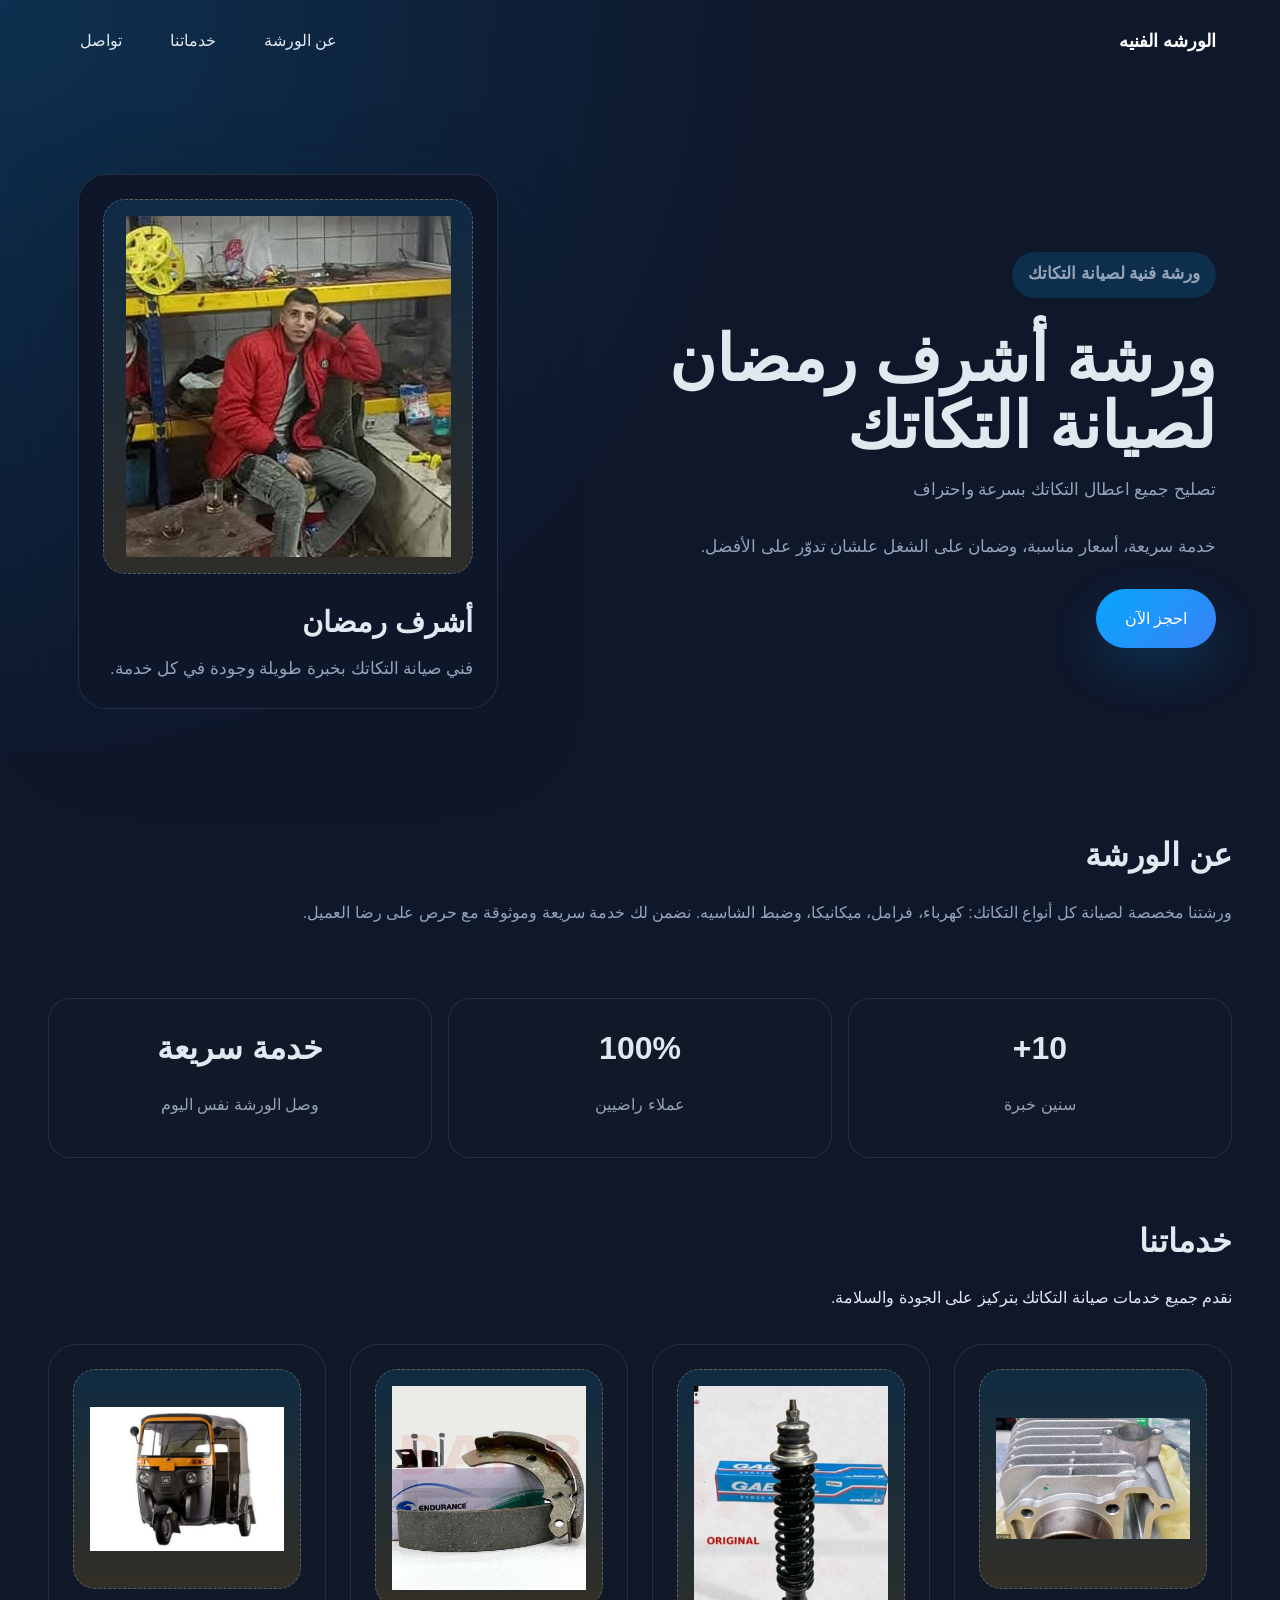
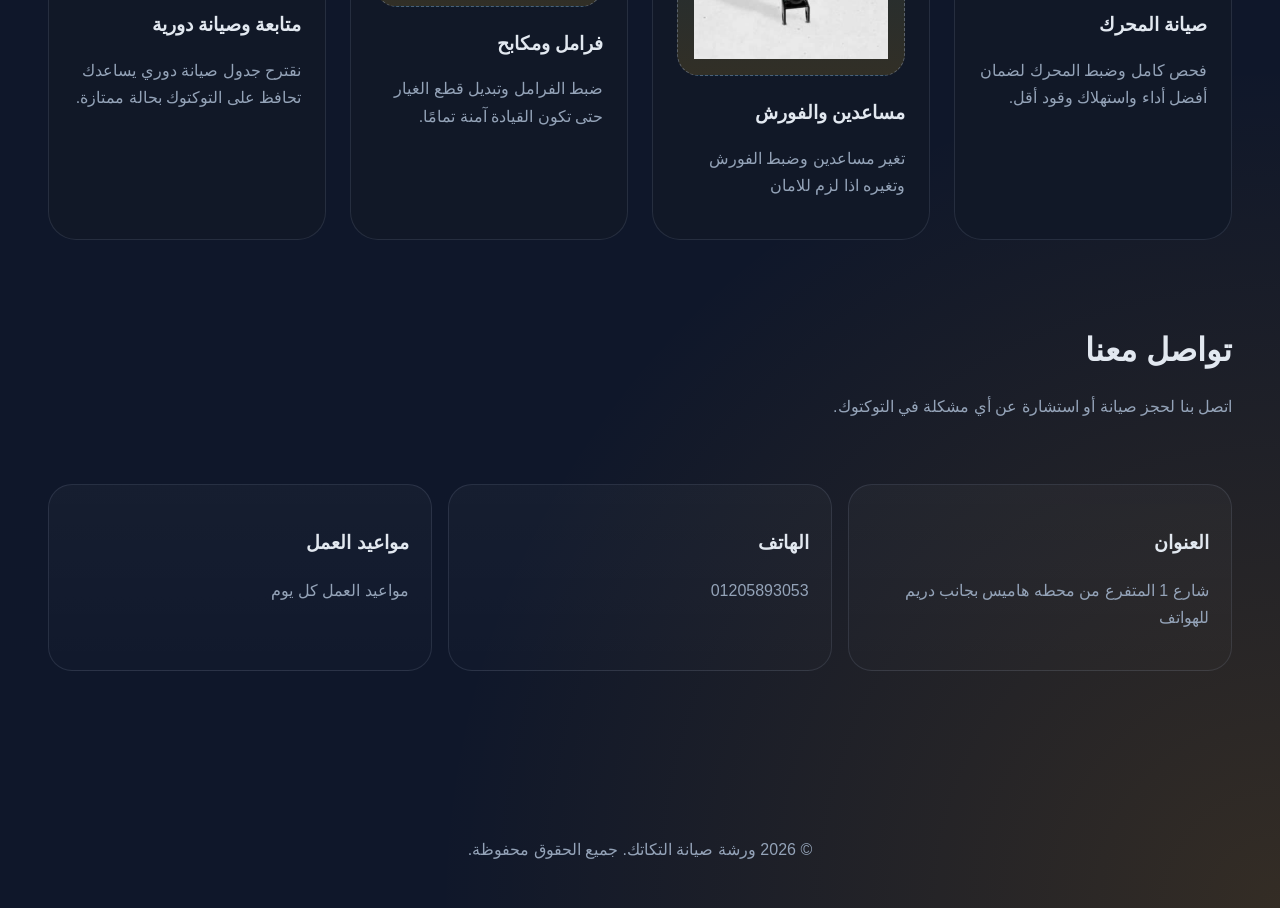
==== index.html @ 562efd77 "Add files via upload" ====
<!DOCTYPE html>
<html lang="ar" dir="rtl">
<head>
  <meta charset="UTF-8" />
  <meta name="viewport" content="width=device-width, initial-scale=1.0" />
  <title>ورشة صيانة التكاتك</title>
  <link rel="stylesheet" href="styles.css" />
</head>
<body>
  <div class="navbar">
    <div class="logo">الورشه الفنيه</div>
    <div class="nav-links">
      <a href="#about">عن الورشة</a>
      <a href="#services">خدماتنا</a>
      <a href="#contact">تواصل</a>
    </div>
  </div>
  <header class="hero">
    <div class="hero-content">
      <p class="badge">ورشة فنية لصيانة التكاتك</p>
      <h1>ورشة أشرف رمضان لصيانة التكاتك</h1>
      <p class="hero-subtitle">تصليح جميع اعطال التكاتك بسرعة واحتراف</p>
      <p>خدمة سريعة، أسعار مناسبة، وضمان على الشغل علشان تدوّر على الأفضل.</p>
      <a class="btn" href="#contact">احجز الآن</a>
    </div>
    <div class="hero-image">
      <div class="owner-card">
        <div class="image-box">
          <img src="2223.jpeg" alt="صورة صاحب الورشة" />
        </div>
        <div class="owner-info">
          <h2>أشرف رمضان</h2>
          <p>فني صيانة التكاتك بخبرة طويلة وجودة في كل خدمة.</p>
        </div>
      </div>
    </div>
  </header>

  <main>
    <section class="about" id="about">
      <div>
        <h2>عن الورشة</h2>
        <p>ورشتنا مخصصة لصيانة كل أنواع التكاتك: كهرباء، فرامل، ميكانيكا، وضبط الشاسيه. نضمن لك خدمة سريعة وموثوقة مع حرص على رضا العميل.</p>
      </div>
      <div class="stats">
        <div class="stat-card">
          <h3>10+</h3>
          <p>سنين خبرة</p>
        </div>
        <div class="stat-card">
          <h3>100%</h3>
          <p>عملاء راضيين</p>
        </div>
        <div class="stat-card">
          <h3>خدمة سريعة</h3>
          <p>وصل الورشة نفس اليوم</p>
        </div>
      </div>
    </section>

    <section class="services" id="services">
      <div class="section-header">
        <h2>خدماتنا</h2>
        <p>نقدم جميع خدمات صيانة التكاتك بتركيز على الجودة والسلامة.</p>
      </div>
      <div class="service-grid">
        <article class="service-card">
          <div class="service-image">
            <img src="Screenshot 2026-06-24 152625.png" alt="صيانة المحرك" />
          </div>
          <h3>صيانة المحرك</h3>
          <p>فحص كامل وضبط المحرك لضمان أفضل أداء واستهلاك وقود أقل.</p>
        </article>
        <article class="service-card">
          <div class="service-image">
            <img src="1112.png" alt="مساعدين والفورش" />
          </div>
          <h3>مساعدين والفورش</h3>
          <p>تغير مساعدين وضبط الفورش وتغيره اذا لزم للامان</p>
        </article>
        <article class="service-card">
          <div class="service-image">
            <img src="223.png" alt="فرامل ومكابح" />
          </div>
          <h3>فرامل ومكابح</h3>
          <p>ضبط الفرامل وتبديل قطع الغيار حتى تكون القيادة آمنة تمامًا.</p>
        </article>
        <article class="service-card">
          <div class="service-image">
            <img src="Screenshot 2026-06-23 223839.png" alt="متابعة وصيانة دورية" />
          </div>
          <h3>متابعة وصيانة دورية</h3>
          <p>نقترح جدول صيانة دوري يساعدك تحافظ على التوكتوك بحالة ممتازة.</p>
        </article>
      </div>
    </section>

    <section class="contact" id="contact">
      <div>
        <h2>تواصل معنا</h2>
        <p>اتصل بنا لحجز صيانة أو استشارة عن أي مشكلة في التوكتوك.</p>
      </div>
      <div class="contact-cards">
        <div class="contact-card">
          <h3>العنوان</h3>
          <p>شارع 1 المتفرع من محطه هاميس بجانب دريم للهواتف</p>
        </div>
        <div class="contact-card">
          <h3>الهاتف</h3>
          <p>01205893053</p>
        </div>
        <div class="contact-card">
          <h3>مواعيد العمل</h3>
          <p>مواعيد العمل كل يوم</p>
        </div>
      </div>
    </section>
  </main>

  <footer>
    <p>© 2026 ورشة صيانة التكاتك. جميع الحقوق محفوظة.</p>
  </footer>
</body>
</html>
---- styles.css ----
:root {
  color-scheme: dark;
  --bg: #0f172a;
  --surface: #111827;
  --surface-2: #1f2a44;
  --primary: #05a6ff;
  --accent: #f59e0b;
  --text: #e2e8f0;
  --muted: #94a3b8;
  --border: rgba(148, 163, 184, 0.16);
}

* {
  box-sizing: border-box;
}

html {
  scroll-behavior: smooth;
}

body {
  margin: 0;
  font-family: "Segoe UI", Tahoma, Geneva, Verdana, sans-serif;
  background: radial-gradient(circle at top left, rgba(5, 166, 255, 0.18), transparent 28%),
    radial-gradient(circle at bottom right, rgba(245, 158, 11, 0.16), transparent 30%),
    var(--bg);
  color: var(--text);
  line-height: 1.7;
}

.navbar {
  display: flex;
  justify-content: space-between;
  align-items: center;
  gap: 1rem;
  padding: 1rem clamp(1rem, 6vw, 4rem);
}

.logo {
  font-size: 1.15rem;
  font-weight: 700;
  color: #fff;
}

.nav-links {
  display: flex;
  gap: 1rem;
  flex-wrap: wrap;
}

.nav-links a {
  color: var(--text);
  text-decoration: none;
  padding: 0.7rem 1rem;
  border-radius: 999px;
  transition: background 0.25s ease;
}

.nav-links a:hover {
  background: rgba(255, 255, 255, 0.08);
}

img {
  max-width: 100%;
  display: block;
}

button,
a {
  font: inherit;
}

.hero {
  display: grid;
  grid-template-columns: 1.2fr 0.8fr;
  gap: 2rem;
  align-items: center;
  min-height: 80vh;
  padding: 2rem clamp(1rem, 6vw, 4rem);
}

.hero-content {
  max-width: 600px;
}

.badge {
  display: inline-block;
  padding: 0.55rem 1rem;
  border-radius: 999px;
  background: rgba(5, 166, 255, 0.16);
  color: var(--primary);
  margin-bottom: 1.5rem;
  font-weight: 700;
}

.hero h1 {
  font-size: clamp(3rem, 5vw, 5.5rem);
  margin: 0 0 1rem;
  line-height: 1.05;
}

.hero-subtitle {
  font-size: 1.35rem;
  color: var(--text);
  margin: 0 0 1rem;
}

.hero p {
  color: var(--muted);
  font-size: 1.05rem;
  margin-bottom: 1.75rem;
}

.btn {
  display: inline-flex;
  align-items: center;
  justify-content: center;
  padding: 1rem 1.8rem;
  border-radius: 999px;
  background: linear-gradient(135deg, var(--primary), #3b82f6);
  color: #fff;
  text-decoration: none;
  box-shadow: 0 20px 50px rgba(5, 166, 255, 0.18);
}

.hero-image {
  display: flex;
  justify-content: center;
}

.owner-card {
  width: 100%;
  max-width: 420px;
  padding: 1.5rem;
  border-radius: 28px;
  background: rgba(15, 23, 42, 0.95);
  border: 1px solid var(--border);
  box-shadow: 0 24px 80px rgba(15, 23, 42, 0.35);
}

.image-box,
.service-image {
  display: grid;
  place-items: center;
  min-height: 220px;
  border-radius: 22px;
  background: linear-gradient(180deg, rgba(14, 165, 233, 0.14), rgba(251, 191, 36, 0.14));
  border: 1px dashed rgba(148, 163, 184, 0.45);
  color: var(--muted);
  text-align: center;
  padding: 1rem;
}

.owner-info {
  margin-top: 1.5rem;
}

.owner-info h2 {
  margin: 0 0 0.5rem;
  font-size: 1.8rem;
}

.owner-info p {
  margin: 0;
  color: var(--muted);
}

main {
  padding: 0 3rem 4rem;
}

section {
  margin-bottom: 3.5rem;
}

.about,
.contact {
  display: grid;
  gap: 1.5rem;
}

.about h2,
.services h2,
.contact h2 {
  font-size: 2rem;
  margin-bottom: 1rem;
}

.about p,
.contact p,
.service-card p,
.contact-card p {
  color: var(--muted);
}

.stats {
  display: grid;
  grid-template-columns: repeat(auto-fit, minmax(170px, 1fr));
  gap: 1rem;
  margin-top: 2rem;
}

.stat-card {
  padding: 1.4rem;
  border-radius: 22px;
  background: var(--surface);
  border: 1px solid var(--border);
  text-align: center;
}

.stat-card h3 {
  margin: 0 0 0.5rem;
  font-size: 2rem;
}

.section-header {
  max-width: 760px;
  margin-bottom: 2rem;
}

.service-grid {
  display: grid;
  grid-template-columns: repeat(auto-fit, minmax(220px, 1fr));
  gap: 1.5rem;
}

.service-card {
  padding: 1.5rem;
  border-radius: 28px;
  background: var(--surface);
  border: 1px solid var(--border);
}

.service-card h3 {
  margin: 1.3rem 0 0.75rem;
}

.contact-cards {
  display: grid;
  grid-template-columns: repeat(auto-fit, minmax(180px, 1fr));
  gap: 1rem;
  margin-top: 1.5rem;
}

.contact-card {
  padding: 1.4rem;
  border-radius: 24px;
  background: linear-gradient(180deg, rgba(255,255,255,0.03), rgba(255,255,255,0.01));
  border: 1px solid var(--border);
}

footer {
  text-align: center;
  padding: 1.8rem 0;
  color: var(--muted);
}

@media (max-width: 900px) {
  .hero {
    grid-template-columns: 1fr;
    padding-top: 2.5rem;
    min-height: auto;
  }
}

@media (max-width: 640px) {
  .hero {
    gap: 1.5rem;
    padding: 2rem 1.2rem;
  }

  main {
    padding: 0 1.2rem 3rem;
  }
}
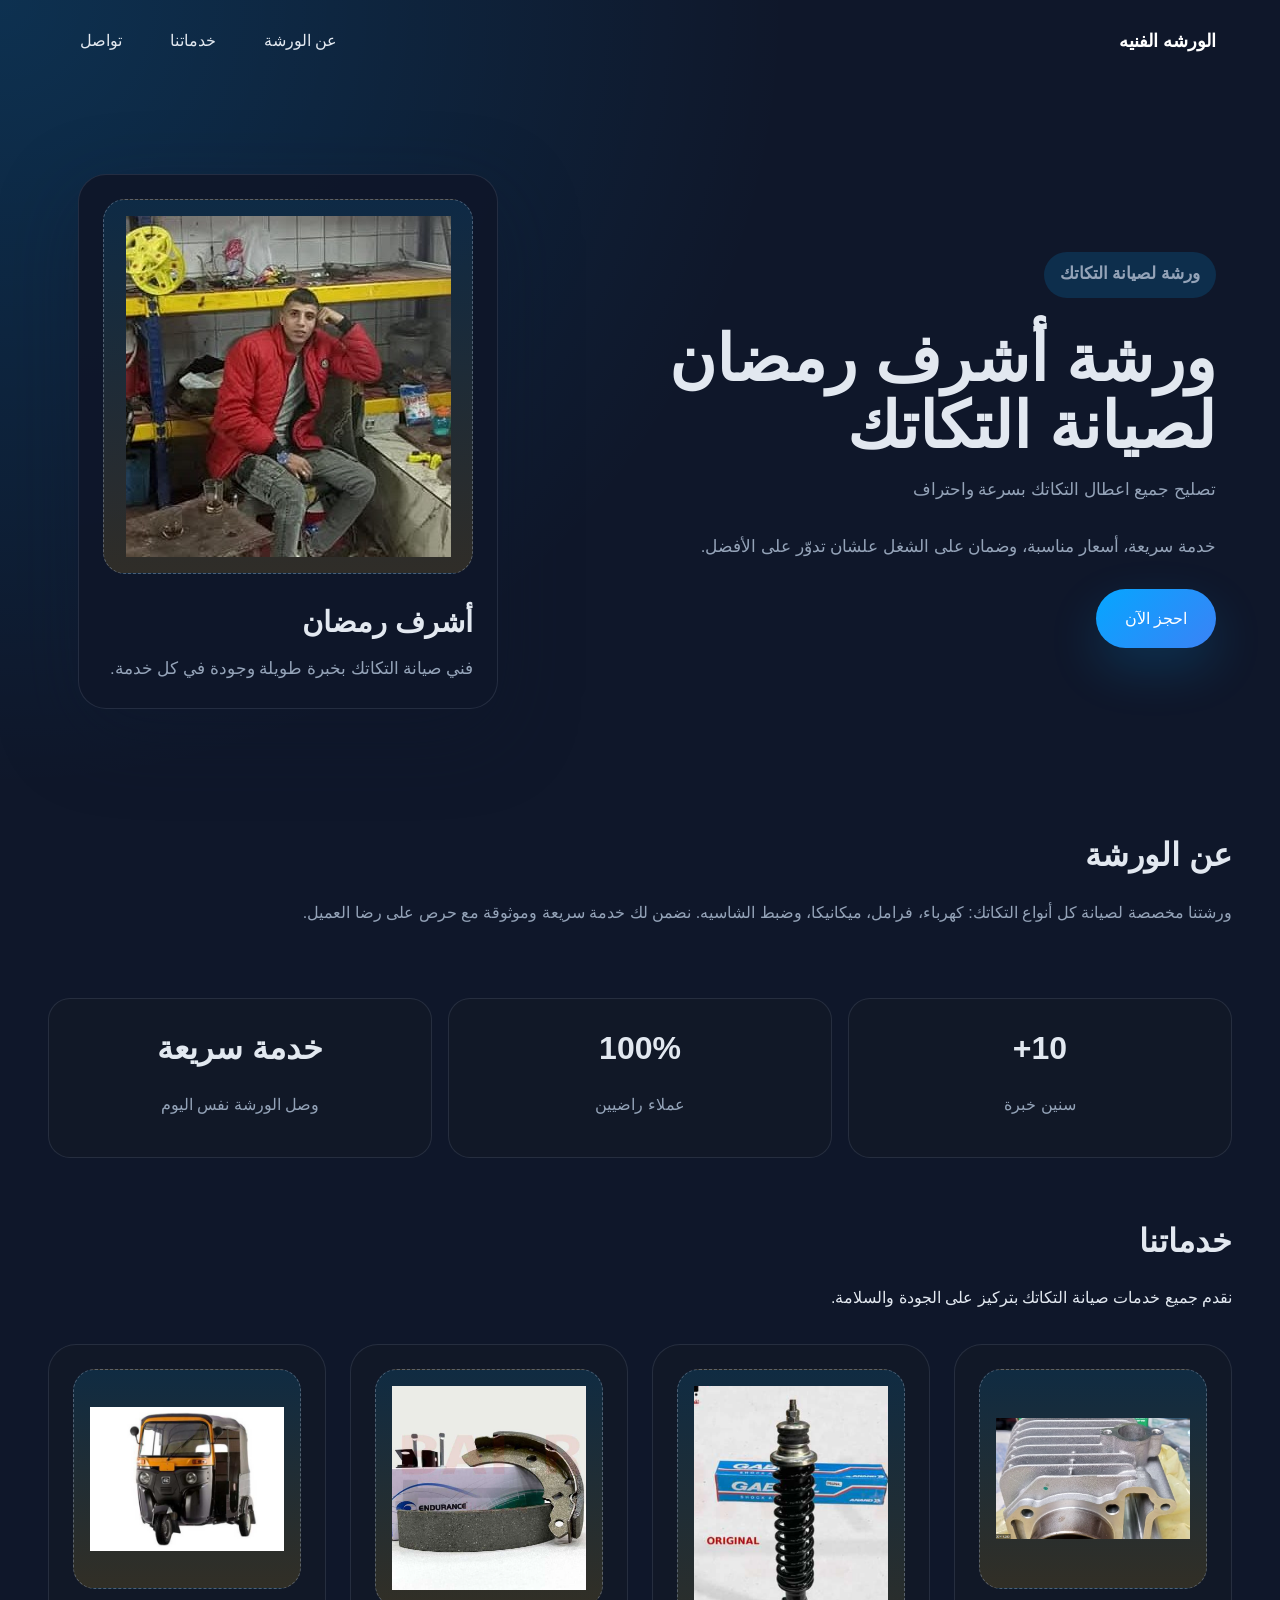
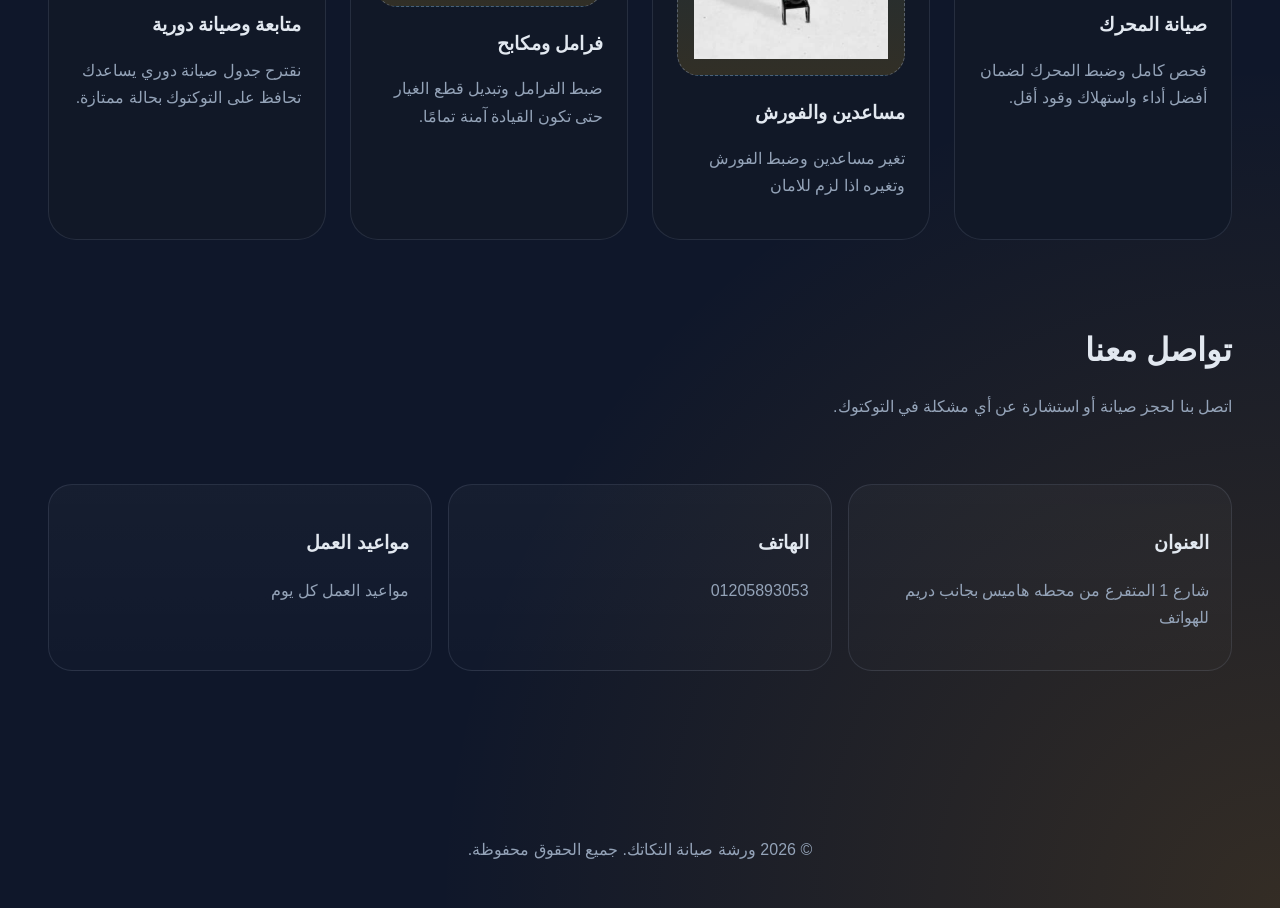
==== commit 7f00c168: "Fix HTML encoding issues in index.html" ====
--- a/index.html
+++ b/index.html
@@ -17,7 +17,7 @@
   </div>
   <header class="hero">
     <div class="hero-content">
-      <p class="badge">ورشة فنية لصيانة التكاتك</p>
+      <p class="badge">ورشة لصيانة التكاتك</p>
       <h1>ورشة أشرف رمضان لصيانة التكاتك</h1>
       <p class="hero-subtitle">تصليح جميع اعطال التكاتك بسرعة واحتراف</p>
       <p>خدمة سريعة، أسعار مناسبة، وضمان على الشغل علشان تدوّر على الأفضل.</p>
